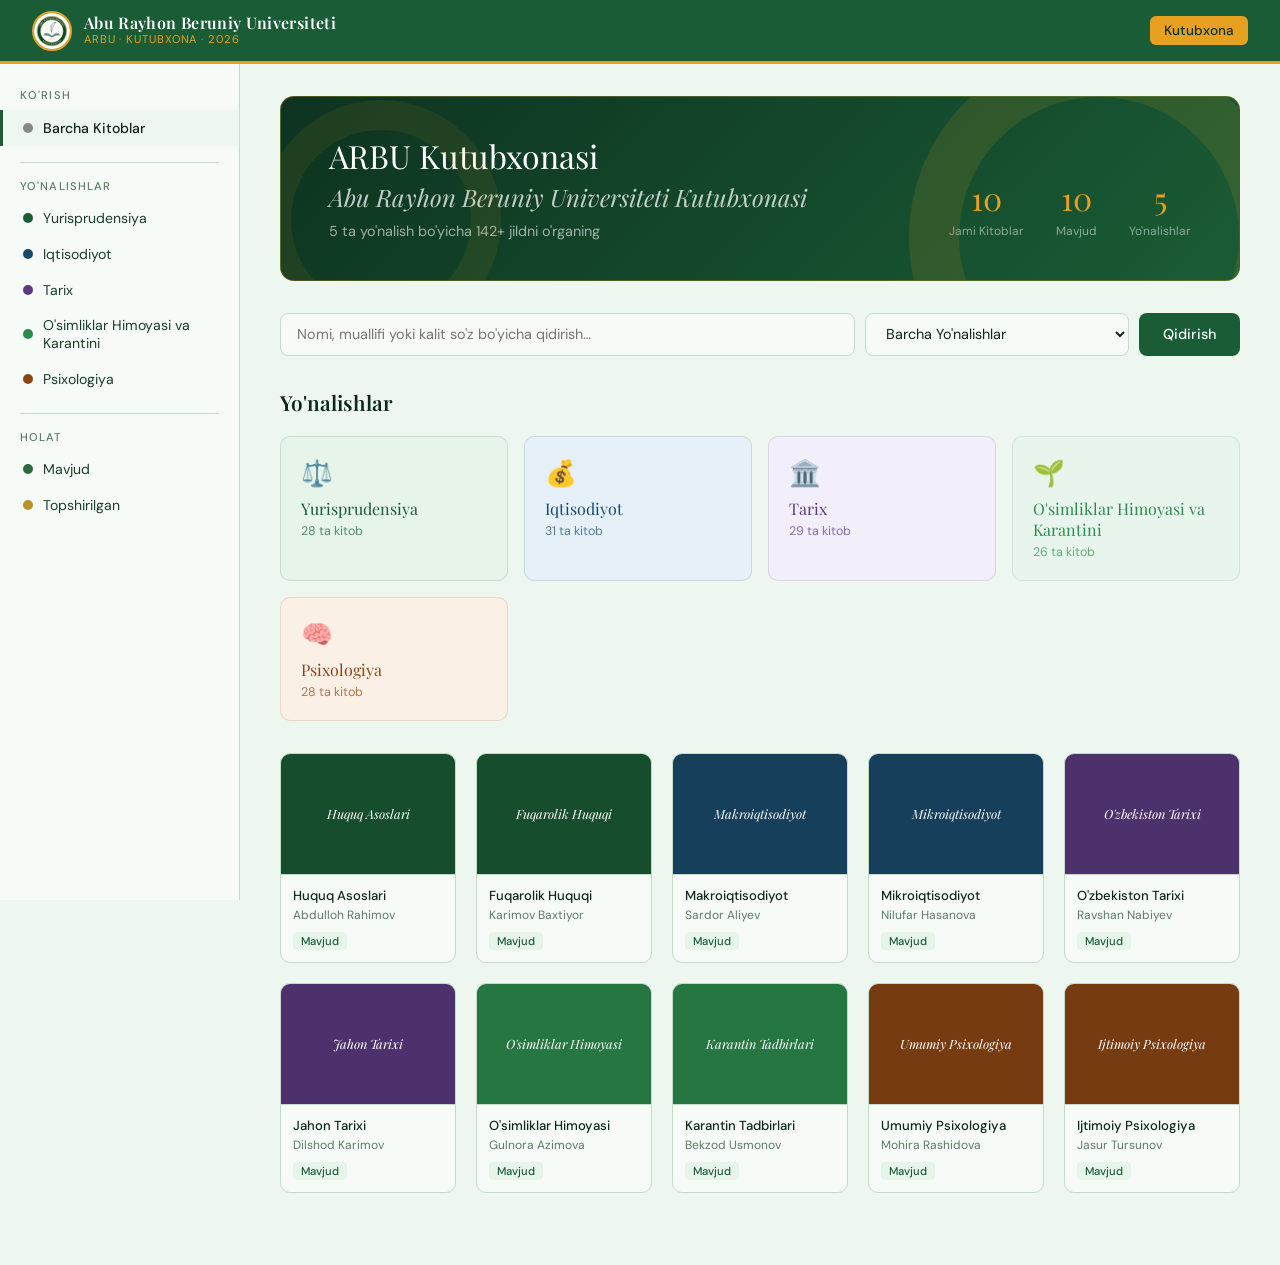
==== index.html @ d10f0da1 "first commit" ====
<!DOCTYPE html>
<html lang="uz">
<head>
<meta charset="UTF-8">
<meta name="viewport" content="width=device-width, initial-scale=1.0">
<title>Abu Rayhon Beruniy Universiteti Kutubxonasi</title>
<link href="https://fonts.googleapis.com/css2?family=Playfair+Display:ital,wght@0,400;0,600;1,400&family=DM+Sans:wght@300;400;500&display=swap" rel="stylesheet">
<style>
:root {
  --ink: #0d2818;
  --ink-soft: #1a3d28;
  --ink-muted: #5a7a65;
  --parchment: #f7fbf8;
  --cream: #eef6f0;
  --warm-border: #c5dbc9;
  --gold: #e8a020;
  --gold-light: #fdf0d0;
  --gold-dark: #b87c10;
  --green: #1a5c35;
  --green-dark: #0d3320;
  --green-light: #e6f4ea;
  --section-yurisprudensiya: #1a5c35;
  --section-yurisprudensiya-bg: #e6f4ea;
  --section-iqtisodiyot: #1a4a6b;
  --section-iqtisodiyot-bg: #e6f0f8;
  --section-tarix: #5a3a80;
  --section-tarix-bg: #f2eefa;
  --section-osimliklar: #2d8a4e;
  --section-osimliklar-bg: #e8f5ec;
  --section-psixologiya: #8b4513;
  --section-psixologiya-bg: #faf0e6;
  --sidebar-w: 240px;
}

* { box-sizing: border-box; margin: 0; padding: 0; }

body {
  font-family: 'DM Sans', sans-serif;
  background: var(--cream);
  color: var(--ink);
  min-height: 100vh;
}

/* ─── NAV ─── */
.topbar {
  background: var(--green);
  color: #fff;
  display: flex;
  align-items: center;
  justify-content: space-between;
  padding: 0 2rem;
  height: 64px;
  position: sticky;
  top: 0;
  z-index: 100;
  border-bottom: 3px solid var(--gold);
}
.topbar-logo {
  font-family: 'Playfair Display', serif;
  font-size: 1.1rem;
  letter-spacing: 0.02em;
  display: flex;
  align-items: center;
  gap: 12px;
}
.topbar-logo img {
  width: 40px; height: 40px;
  border-radius: 50%;
  object-fit: cover;
  border: 2px solid var(--gold);
}
.topbar-logo .logo-text { display: flex; flex-direction: column; gap: 1px; }
.topbar-logo .logo-main { font-size: 1rem; font-weight: 600; color: #fff; line-height: 1; }
.topbar-logo .logo-sub  { font-size: 0.7rem; color: var(--gold); letter-spacing: 0.08em; font-family: 'DM Sans', sans-serif; }
.topbar-nav { display: flex; gap: 4px; }
.topbar-nav button {
  background: none; border: none;
  color: rgba(255,255,255,0.7);
  font-family: 'DM Sans', sans-serif;
  font-size: 0.85rem;
  padding: 6px 14px;
  border-radius: 6px;
  cursor: pointer;
  transition: all 0.15s;
}
.topbar-nav button:hover { background: rgba(255,255,255,0.15); color: #fff; }
.topbar-nav button.active { background: var(--gold); color: var(--green-dark); font-weight: 500; }

/* ─── PAGES ─── */
.page { display: none; }
.page.active { display: block; }

/* ─── LIBRARY PAGE ─── */
.library-layout {
  display: flex;
  min-height: calc(100vh - 64px);
}

.sidebar {
  width: var(--sidebar-w);
  background: var(--parchment);
  border-right: 1px solid var(--warm-border);
  padding: 1.5rem 0;
  flex-shrink: 0;
  position: sticky;
  top: 64px;
  height: calc(100vh - 64px);
  overflow-y: auto;
}
.sidebar-label {
  font-size: 0.7rem;
  font-weight: 500;
  letter-spacing: 0.1em;
  text-transform: uppercase;
  color: var(--ink-muted);
  padding: 0 1.25rem;
  margin-bottom: 0.5rem;
}
.sidebar-item {
  display: flex; align-items: center; gap: 10px;
  padding: 0.55rem 1.25rem;
  cursor: pointer;
  transition: background 0.15s;
  font-size: 0.88rem;
  color: var(--ink-soft);
  border-left: 3px solid transparent;
}
.sidebar-item:hover { background: var(--cream); }
.sidebar-item.active {
  background: var(--cream);
  border-left-color: var(--green);
  color: var(--ink);
  font-weight: 500;
}
.sidebar-dot {
  width: 10px; height: 10px; border-radius: 50%; flex-shrink: 0;
}
.sidebar-divider {
  height: 1px; background: var(--warm-border);
  margin: 1rem 1.25rem;
}

/* ─── MAIN CONTENT ─── */
.main {
  flex: 1;
  padding: 2rem 2.5rem;
  overflow-y: auto;
}

/* ─── HERO ─── */
.hero {
  background: linear-gradient(135deg, var(--green-dark) 0%, var(--green) 100%);
  color: #fff;
  border-radius: 14px;
  padding: 2.5rem 3rem;
  margin-bottom: 2rem;
  display: flex;
  align-items: flex-end;
  justify-content: space-between;
  gap: 2rem;
  position: relative;
  overflow: hidden;
  border: 1px solid rgba(232,160,32,0.3);
}
.hero::before {
  content: '';
  position: absolute;
  right: -50px; top: -50px;
  width: 280px; height: 280px;
  border-radius: 50%;
  border: 50px solid rgba(232,160,32,0.12);
}
.hero::after {
  content: '';
  position: absolute;
  left: -20px; bottom: -60px;
  width: 180px; height: 180px;
  border-radius: 50%;
  border: 30px solid rgba(232,160,32,0.08);
}
.hero-title {
  font-family: 'Playfair Display', serif;
  font-size: 2rem;
  line-height: 1.2;
  margin-bottom: 0.5rem;
}
.hero-sub {
  color: rgba(255,255,255,0.6);
  font-size: 0.9rem;
}
.hero-stats {
  display: flex; gap: 2rem; flex-shrink: 0;
}
.hero-stat { text-align: center; }
.hero-stat .num {
  font-family: 'Playfair Display', serif;
  font-size: 2rem;
  color: var(--gold);
  display: block;
}
.hero-stat .lbl {
  font-size: 0.75rem;
  color: rgba(255,255,255,0.5);
}

/* ─── SEARCH ─── */
.search-bar {
  display: flex; gap: 10px;
  margin-bottom: 2rem;
}
.search-bar input {
  flex: 1;
  border: 1px solid var(--warm-border);
  background: var(--parchment);
  border-radius: 8px;
  padding: 0.65rem 1rem;
  font-family: 'DM Sans', sans-serif;
  font-size: 0.9rem;
  color: var(--ink);
  outline: none;
  transition: border-color 0.15s;
}
.search-bar input:focus { border-color: var(--green); }
.search-bar select {
  border: 1px solid var(--warm-border);
  background: var(--parchment);
  border-radius: 8px;
  padding: 0.65rem 1rem;
  font-family: 'DM Sans', sans-serif;
  font-size: 0.9rem;
  color: var(--ink);
  outline: none;
  cursor: pointer;
}
.btn-search {
  background: var(--green);
  color: #fff;
  border: none;
  border-radius: 8px;
  padding: 0.65rem 1.5rem;
  font-family: 'DM Sans', sans-serif;
  font-size: 0.9rem;
  font-weight: 500;
  cursor: pointer;
  transition: background 0.15s;
}
.btn-search:hover { background: var(--green-dark); }

/* ─── SECTION HEADING ─── */
.section-heading {
  display: flex; align-items: center; gap: 12px;
  margin-bottom: 1.25rem;
}
.section-heading h2 {
  font-family: 'Playfair Display', serif;
  font-size: 1.3rem;
  font-weight: 600;
}
.section-badge {
  font-size: 0.75rem;
  padding: 3px 10px;
  border-radius: 20px;
  font-weight: 500;
}

/* ─── BOOK GRID ─── */
.books-grid {
  display: grid;
  grid-template-columns: repeat(auto-fill, minmax(175px, 1fr));
  gap: 1.25rem;
  margin-bottom: 2.5rem;
}
.book-card {
  background: var(--parchment);
  border: 1px solid var(--warm-border);
  border-radius: 10px;
  overflow: hidden;
  cursor: pointer;
  transition: transform 0.15s, box-shadow 0.15s;
}
.book-card:hover {
  transform: translateY(-3px);
  box-shadow: 0 6px 20px rgba(0,0,0,0.1);
}
.book-cover {
  height: 120px;
  display: flex; align-items: center; justify-content: center;
  font-family: 'Playfair Display', serif;
  font-style: italic;
  font-size: 0.8rem;
  text-align: center;
  padding: 0.75rem;
  line-height: 1.4;
  color: #fff;
  position: relative;
}
.book-cover::after {
  content: '';
  position: absolute;
  left: 0; top: 0; right: 0; bottom: 0;
  background: rgba(0,0,0,0.15);
}
.book-cover span { position: relative; z-index: 1; }
.book-info {
  padding: 0.75rem;
  border-top: 1px solid var(--warm-border);
}
.book-title {
  font-size: 0.82rem;
  font-weight: 500;
  line-height: 1.3;
  margin-bottom: 3px;
  color: var(--ink);
}
.book-author {
  font-size: 0.75rem;
  color: var(--ink-muted);
  margin-bottom: 6px;
}
.book-status {
  font-size: 0.7rem;
  padding: 2px 8px;
  border-radius: 4px;
  display: inline-block;
  font-weight: 500;
}
.status-available { background: var(--section-yurisprudensiya-bg); color: var(--section-yurisprudensiya); }
.status-checked { background: #fdf0d0; color: #b87c10; }

/* ─── SECTIONS overview ─── */
.sections-grid {
  display: grid;
  grid-template-columns: repeat(auto-fill, minmax(200px, 1fr));
  gap: 1rem;
  margin-bottom: 2rem;
}
.section-card {
  border-radius: 10px;
  padding: 1.25rem;
  cursor: pointer;
  transition: opacity 0.15s;
  border: 1px solid rgba(0,0,0,0.06);
}
.section-card:hover { opacity: 0.85; }
.section-card-icon {
  font-size: 1.6rem;
  margin-bottom: 0.5rem;
}
.section-card-title {
  font-family: 'Playfair Display', serif;
  font-size: 1rem;
  margin-bottom: 4px;
}
.section-card-count {
  font-size: 0.78rem;
  opacity: 0.7;
}

/* ─── BUTTONS ─── */
.btn-sm {
  font-size: 0.75rem;
  padding: 4px 12px;
  border-radius: 5px;
  border: 1px solid var(--warm-border);
  background: none;
  cursor: pointer;
  font-family: 'DM Sans', sans-serif;
  transition: all 0.15s;
  margin-right: 4px;
}
.btn-sm:hover { background: var(--cream); }
.btn-sm.danger { border-color: #f09595; color: #a32d2d; }
.btn-sm.danger:hover { background: #fcebeb; }
.btn-sm.primary { background: var(--green); color: #fff; border-color: var(--green); }
.btn-sm.primary:hover { background: var(--green-dark); }

/* ─── NOTIFICATION ─── */
.toast {
  position: fixed;
  bottom: 2rem; right: 2rem;
  background: var(--green-dark);
  color: #fff;
  border-left: 4px solid var(--gold);
  padding: 0.75rem 1.25rem;
  border-radius: 8px;
  font-size: 0.88rem;
  opacity: 0;
  transform: translateY(10px);
  transition: all 0.25s;
  z-index: 999;
  pointer-events: none;
}
.toast.show { opacity: 1; transform: translateY(0); }

/* ─── RESPONSIVE ─── */
@media (max-width: 1024px) {
  .stats-row {
    grid-template-columns: repeat(2, 1fr);
  }
}

@media (max-width: 833px) {
  .library-layout,
  .admin-layout {
    flex-direction: column;
  }

  .sidebar,
  .admin-sidebar {
    width: 100%;
    position: static;
    height: auto;
    border-right: none;
    border-bottom: 1px solid var(--warm-border);
  }

  .admin-sidebar {
    border-bottom: 3px solid var(--gold);
  }

  .main,
  .admin-main {
    padding: 1.5rem 1rem;
  }

  .hero {
    flex-direction: column;
    padding: 1.5rem;
    align-items: flex-start;
  }

  .hero-stats {
    width: 100%;
    justify-content: space-around;
  }

  .books-grid {
    grid-template-columns: repeat(auto-fill, minmax(150px, 1fr));
  }

  .sections-grid {
    grid-template-columns: repeat(auto-fill, minmax(160px, 1fr));
  }

  .topbar {
    padding: 0 1rem;
  }

  .topbar-logo .logo-text {
    display: none;
  }

  .search-bar {
    flex-direction: column;
  }

  .search-bar select {
    width: 100%;
  }
}

@media (max-width: 480px) {
  .books-grid {
    grid-template-columns: repeat(auto-fill, minmax(130px, 1fr));
    gap: 0.75rem;
  }

  .book-cover {
    height: 100px;
  }

  .hero-title {
    font-size: 1.5rem;
  }

  .hero-stat .num {
    font-size: 1.5rem;
  }

  .sections-grid {
    grid-template-columns: 1fr;
  }
}
</style>
</head>
<body>

<!-- TOPBAR -->
<nav class="topbar">
  <div class="topbar-logo">
    <img src="img/logo orqa foni yoq.png" alt="ARBU Logo">
    <div class="logo-text">
      <span class="logo-main">Abu Rayhon Beruniy Universiteti</span>
      <span class="logo-sub">ARBU · KUTUBXONA · 2026</span>
    </div>
  </div>
  <div class="topbar-nav">
    <button class="active" onclick="showPage('library')">Kutubxona</button>
    <!-- <button onclick="window.location.href='admin-login.html'"></button> -->
  </div>
</nav>

<!-- TOAST -->
<div class="toast" id="toast"></div>

<!-- ═══════════ LIBRARY PAGE ═══════════ -->
<div id="page-library" class="page active">
  <div class="library-layout">

    <!-- Sidebar -->
    <aside class="sidebar">
      <div class="sidebar-label">Ko'rish</div>
      <div class="sidebar-item active" onclick="filterBooks('all', this)">
        <span class="sidebar-dot" style="background:#888"></span> Barcha Kitoblar
      </div>
      <div class="sidebar-divider"></div>
      <div class="sidebar-label">Yo'nalishlar</div>
      <div class="sidebar-item" onclick="filterBooks('yurisprudensiya', this)">
        <span class="sidebar-dot" style="background:#1a5c35"></span> Yurisprudensiya
      </div>
      <div class="sidebar-item" onclick="filterBooks('iqtisodiyot', this)">
        <span class="sidebar-dot" style="background:#1a4a6b"></span> Iqtisodiyot
      </div>
      <div class="sidebar-item" onclick="filterBooks('tarix', this)">
        <span class="sidebar-dot" style="background:#5a3a80"></span> Tarix
      </div>
      <div class="sidebar-item" onclick="filterBooks('osimliklar', this)">
        <span class="sidebar-dot" style="background:#2d8a4e"></span> O'simliklar Himoyasi va Karantini
      </div>
      <div class="sidebar-item" onclick="filterBooks('psixologiya', this)">
        <span class="sidebar-dot" style="background:#8b4513"></span> Psixologiya
      </div>
      <div class="sidebar-divider"></div>
      <div class="sidebar-label">Holat</div>
      <div class="sidebar-item" onclick="filterBooks('available', this)">
        <span class="sidebar-dot" style="background:#2d6a3f"></span> Mavjud
      </div>
      <div class="sidebar-item" onclick="filterBooks('checked', this)">
        <span class="sidebar-dot" style="background:#b8922a"></span> Topshirilgan
      </div>
    </aside>

    <!-- Main content -->
    <main class="main">
      <div class="hero">
        <div>
          <div class="hero-title">ARBU Kutubxonasi<br><span style="font-style:italic;font-size:1.5rem;color:rgba(255,255,255,0.75)">Abu Rayhon Beruniy Universiteti Kutubxonasi</span></div>
          <div class="hero-sub">5 ta yo'nalish bo'yicha 142+ jildni o'rganing</div>
        </div>
        <div class="hero-stats">
          <div class="hero-stat"><span class="num">142</span><span class="lbl">Jami Kitoblar</span></div>
          <div class="hero-stat"><span class="num">118</span><span class="lbl">Mavjud</span></div>
          <div class="hero-stat"><span class="num">5</span><span class="lbl">Yo'nalishlar</span></div>
        </div>
      </div>

      <!-- Search -->
      <div class="search-bar">
        <input type="text" id="searchInput" placeholder="Nomi, muallifi yoki kalit so'z bo'yicha qidirish…" oninput="liveSearch()">
        <select id="sectionFilter" onchange="liveSearch()">
          <option value="">Barcha Yo'nalishlar</option>
          <option value="yurisprudensiya">Yurisprudensiya</option>
          <option value="iqtisodiyot">Iqtisodiyot</option>
          <option value="tarix">Tarix</option>
          <option value="osimliklar">O'simliklar Himoyasi va Karantini</option>
          <option value="psixologiya">Psixologiya</option>
        </select>
        <button class="btn-search" onclick="liveSearch()">Qidirish</button>
      </div>

      <!-- Sections Overview (shown by default) -->
      <div id="sections-overview">
        <div class="section-heading">
          <h2>Yo'nalishlar</h2>
        </div>
        <div class="sections-grid">
          <div class="section-card" style="background:#e6f4ea;color:#1a5c35;border:1px solid rgba(26,92,53,0.15)" onclick="filterBooks('yurisprudensiya', null)">
            <div class="section-card-icon">⚖️</div>
            <div class="section-card-title">Yurisprudensiya</div>
            <div class="section-card-count">28 ta kitob</div>
          </div>
          <div class="section-card" style="background:#e6f0f8;color:#1a4a6b;border:1px solid rgba(26,74,107,0.15)" onclick="filterBooks('iqtisodiyot', null)">
            <div class="section-card-icon">💰</div>
            <div class="section-card-title">Iqtisodiyot</div>
            <div class="section-card-count">31 ta kitob</div>
          </div>
          <div class="section-card" style="background:#f2eefa;color:#5a3a80;border:1px solid rgba(90,58,128,0.15)" onclick="filterBooks('tarix', null)">
            <div class="section-card-icon">🏛️</div>
            <div class="section-card-title">Tarix</div>
            <div class="section-card-count">29 ta kitob</div>
          </div>
          <div class="section-card" style="background:#e8f5ec;color:#2d8a4e;border:1px solid rgba(45,138,78,0.15)" onclick="filterBooks('osimliklar', null)">
            <div class="section-card-icon">🌱</div>
            <div class="section-card-title">O'simliklar Himoyasi va Karantini</div>
            <div class="section-card-count">26 ta kitob</div>
          </div>
          <div class="section-card" style="background:#faf0e6;color:#8b4513;border:1px solid rgba(139,69,19,0.15)" onclick="filterBooks('psixologiya', null)">
            <div class="section-card-icon">🧠</div>
            <div class="section-card-title">Psixologiya</div>
            <div class="section-card-count">28 ta kitob</div>
          </div>
        </div>
      </div>

      <!-- Book results -->
      <div id="current-section-heading" class="section-heading" style="display:none">
        <h2 id="section-title">Barcha Kitoblar</h2>
        <span class="section-badge" id="section-badge-count"></span>
      </div>
      <div class="books-grid" id="books-grid"></div>
    </main>
  </div>
</div>

<script src="script.js"></script>
</body>
</html>
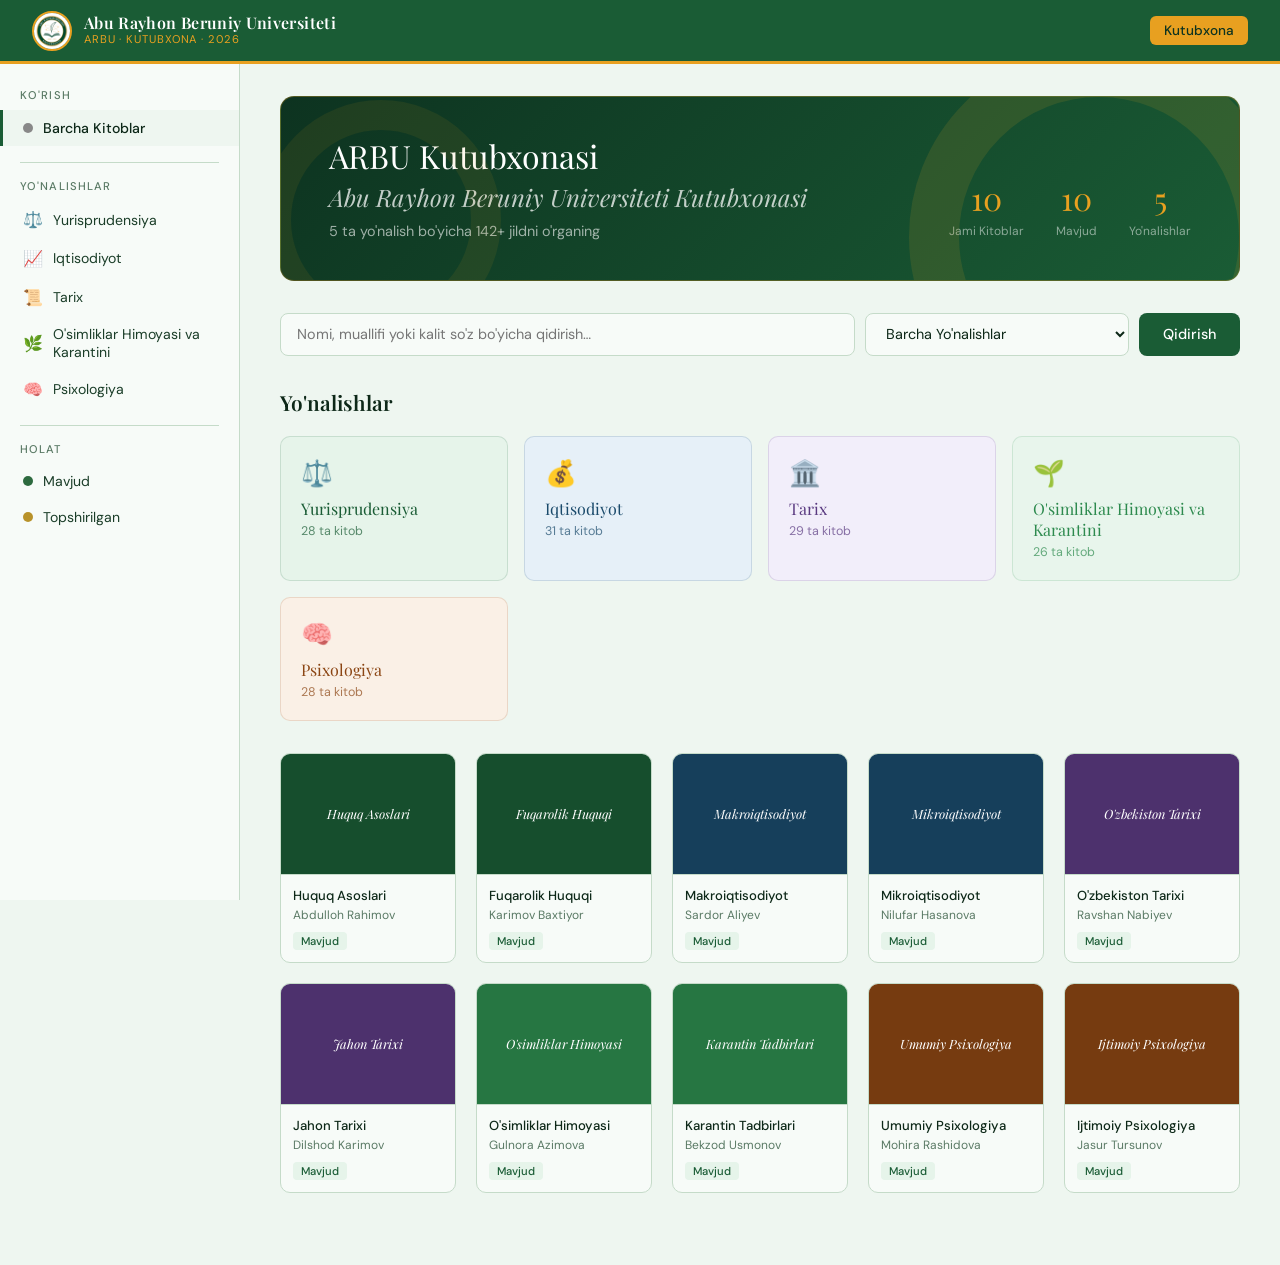
==== commit ffa0a0ac: "feat: implement admin categories management, book cover upload, and book details modal Add categorie" ====
--- a/index.html
+++ b/index.html
@@ -481,6 +481,209 @@
     grid-template-columns: 1fr;
   }
 }
+
+/* ─── BOOK MODAL ─── */
+.book-modal {
+  position: fixed;
+  top: 0;
+  left: 0;
+  right: 0;
+  bottom: 0;
+  z-index: 1000;
+  display: flex;
+  align-items: center;
+  justify-content: center;
+}
+
+.modal-overlay {
+  position: absolute;
+  top: 0;
+  left: 0;
+  right: 0;
+  bottom: 0;
+  background: rgba(0, 0, 0, 0.5);
+  cursor: pointer;
+}
+
+.modal-content {
+  position: relative;
+  background: var(--parchment);
+  border-radius: 14px;
+  box-shadow: 0 20px 60px rgba(0, 0, 0, 0.3);
+  width: 90%;
+  max-width: 600px;
+  max-height: 90vh;
+  overflow-y: auto;
+  display: flex;
+  flex-direction: column;
+}
+
+.modal-close {
+  position: absolute;
+  top: 1rem;
+  right: 1rem;
+  background: none;
+  border: none;
+  font-size: 2rem;
+  cursor: pointer;
+  color: var(--ink);
+  z-index: 10;
+  width: 40px;
+  height: 40px;
+  display: flex;
+  align-items: center;
+  justify-content: center;
+  transition: transform 0.15s;
+}
+
+.modal-close:hover {
+  transform: scale(1.2);
+}
+
+.modal-body {
+  display: grid;
+  grid-template-columns: 200px 1fr;
+  gap: 2rem;
+  padding: 2rem;
+}
+
+.modal-cover {
+  display: flex;
+  align-items: flex-start;
+}
+
+.cover-image {
+  width: 100%;
+  aspect-ratio: 3/4;
+  background: linear-gradient(135deg, var(--green-dark) 0%, var(--green) 100%);
+  border-radius: 10px;
+  display: flex;
+  align-items: center;
+  justify-content: center;
+  font-family: 'Playfair Display', serif;
+  font-size: 0.9rem;
+  text-align: center;
+  padding: 1rem;
+  color: #fff;
+  overflow: hidden;
+  position: relative;
+}
+
+.cover-image img {
+  position: absolute;
+  top: 0;
+  left: 0;
+  width: 100%;
+  height: 100%;
+  object-fit: cover;
+}
+
+.modal-details {
+  display: flex;
+  flex-direction: column;
+  gap: 1.5rem;
+}
+
+.modal-title {
+  font-family: 'Playfair Display', serif;
+  font-size: 1.5rem;
+  color: var(--ink);
+  line-height: 1.3;
+  margin: 0;
+}
+
+.modal-meta {
+  display: flex;
+  flex-direction: column;
+  gap: 0.8rem;
+}
+
+.meta-item {
+  display: flex;
+  gap: 0.8rem;
+  font-size: 0.9rem;
+}
+
+.meta-label {
+  font-weight: 500;
+  color: var(--ink-muted);
+  min-width: 80px;
+}
+
+.meta-value {
+  color: var(--ink);
+  flex: 1;
+}
+
+.modal-actions {
+  display: flex;
+  gap: 1rem;
+  margin-top: 1rem;
+}
+
+.btn-download {
+  flex: 1;
+  background: var(--green);
+  color: #fff;
+  border: none;
+  border-radius: 8px;
+  padding: 0.75rem 1.5rem;
+  font-family: 'DM Sans', sans-serif;
+  font-size: 0.9rem;
+  font-weight: 500;
+  cursor: pointer;
+  transition: background 0.15s;
+}
+
+.btn-download:hover {
+  background: var(--green-dark);
+}
+
+.btn-download:disabled {
+  background: #ccc;
+  cursor: not-allowed;
+}
+
+.btn-close {
+  background: var(--cream);
+  color: var(--ink);
+  border: 1px solid var(--warm-border);
+  border-radius: 8px;
+  padding: 0.75rem 1.5rem;
+  font-family: 'DM Sans', sans-serif;
+  font-size: 0.9rem;
+  cursor: pointer;
+  transition: background 0.15s;
+}
+
+.btn-close:hover {
+  background: #ddd;
+}
+
+@media (max-width: 600px) {
+  .modal-body {
+    grid-template-columns: 1fr;
+    gap: 1.5rem;
+    padding: 1.5rem 1rem;
+  }
+
+  .modal-cover {
+    width: 200px;
+    margin: 0 auto;
+  }
+
+  .cover-image {
+    aspect-ratio: 3/4;
+  }
+
+  .modal-title {
+    font-size: 1.2rem;
+  }
+
+  .modal-actions {
+    flex-direction: column;
+  }
+}
 </style>
 </head>
 <body>
@@ -612,6 +815,48 @@
   </div>
 </div>
 
+<!-- Book Details Modal -->
+<div id="book-modal" class="book-modal" style="display:none">
+  <div class="modal-overlay" onclick="closeBookModal()"></div>
+  <div class="modal-content">
+    <button class="modal-close" onclick="closeBookModal()">×</button>
+    <div class="modal-body">
+      <div class="modal-cover">
+        <div id="modal-cover-image" class="cover-image"></div>
+      </div>
+      <div class="modal-details">
+        <h2 id="modal-title" class="modal-title">Kitob Nomi</h2>
+        <div class="modal-meta">
+          <div class="meta-item">
+            <span class="meta-label">Muallif:</span>
+            <span id="modal-author" class="meta-value">-</span>
+          </div>
+          <div class="meta-item">
+            <span class="meta-label">Yo'nalish:</span>
+            <span id="modal-section" class="meta-value">-</span>
+          </div>
+          <div class="meta-item">
+            <span class="meta-label">ISBN:</span>
+            <span id="modal-isbn" class="meta-value">-</span>
+          </div>
+          <div class="meta-item">
+            <span class="meta-label">Yil:</span>
+            <span id="modal-year" class="meta-value">-</span>
+          </div>
+          <div class="meta-item">
+            <span class="meta-label">Holat:</span>
+            <span id="modal-status" class="meta-value">-</span>
+          </div>
+        </div>
+        <div class="modal-actions">
+          <button id="modal-download-btn" class="btn-download" onclick="downloadBookFromModal()">📄 Yuklab olish</button>
+          <button class="btn-close" onclick="closeBookModal()">Yopish</button>
+        </div>
+      </div>
+    </div>
+  </div>
+</div>
+
 <script src="script.js"></script>
 </body>
 </html>
